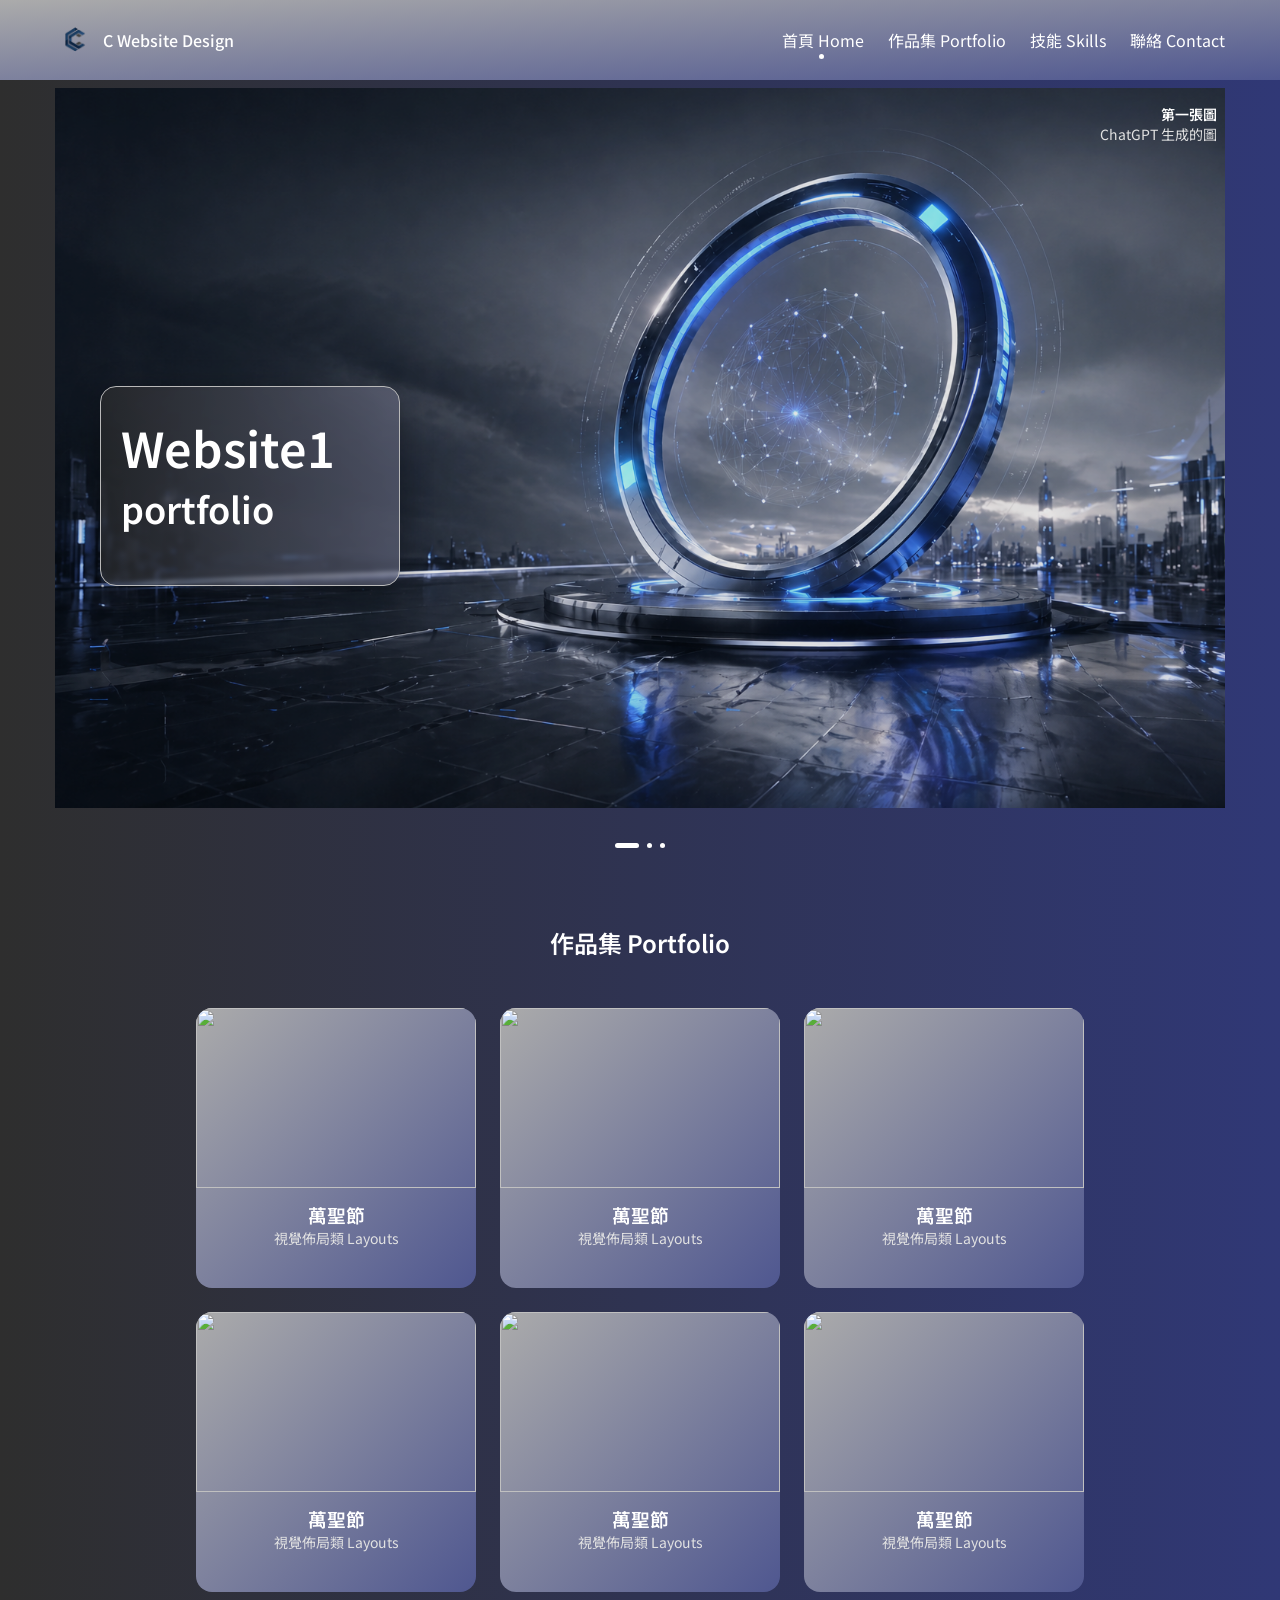
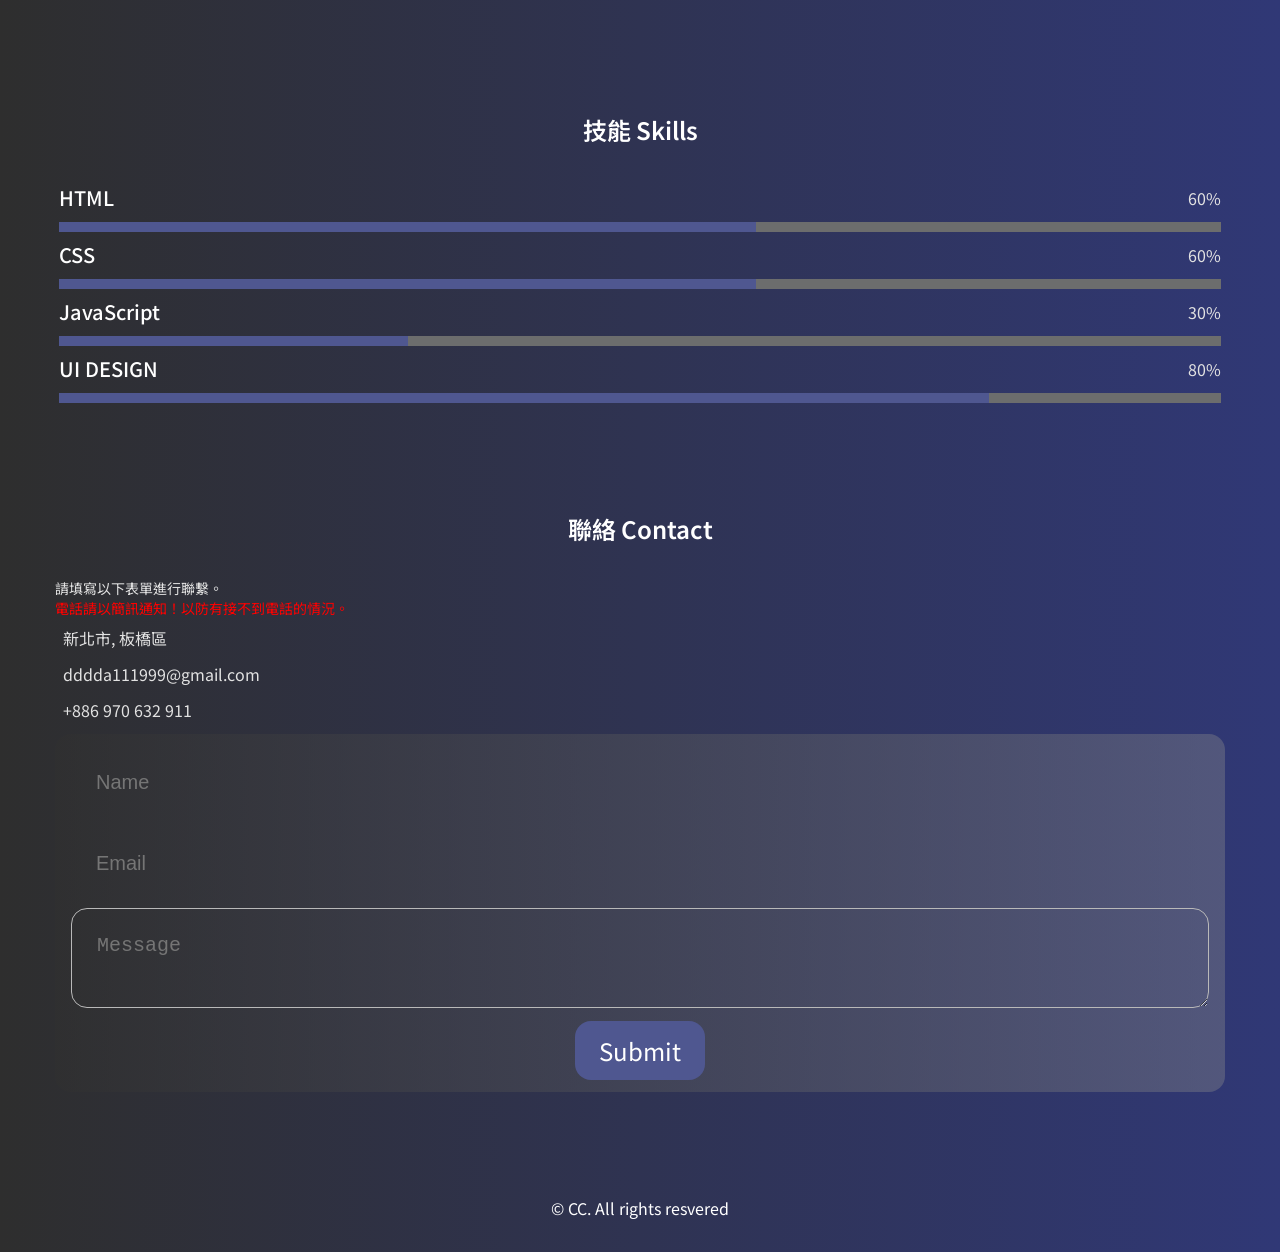
==== 0429_portfolioMS/index.html @ c3404648 "Version 1" ====
<!DOCTYPE html>
<html lang="zh-Hant-TW">
<head>
    <meta charset="UTF-8">
    <meta name="viewport" content="width=device-width, initial-scale=1.0">
    <title>C Website Design</title>
    <!-- =================== FAVICON =================== -->
    <link rel="shortcut icon" href="./assets/images/favicon.png" type="image/x-icon">


    <!-- fontAwsome icon -->
    <link rel="stylesheet" href="https://cdnjs.cloudflare.com/ajax/libs/font-awesome/7.0.1/css/all.min.css" integrity="sha512-2SwdPD6INVrV/lHTZbO2nodKhrnDdJK9/kg2XD1r9uGqPo1cUbujc+IYdlYdEErWNu69gVcYgdxlmVmzTWnetw==" crossorigin="anonymous" referrerpolicy="no-referrer" />

    <!-- =================== SWIPER CSS 連結 =================== -->
    <link rel="stylesheet" href="./assets/css/swiper-bundle.min.css">
    
    <!-- custom css link -->
    <link rel="stylesheet" href="./assets/css/style.css">

    <!-- google font link -->
    <link rel="preconnect" href="https://fonts.googleapis.com">
    <link rel="preconnect" href="https://fonts.gstatic.com" crossorigin>
    <link href="https://fonts.googleapis.com/css2?family=Noto+Sans+TC:wght@100..900&display=swap" rel="stylesheet">
<body>
    <!-- #HEADER -->
    <header class="header" id="header">
        <nav class="nav container">
            <a href="#" class="nav__logo">
                <img src="./assets/images/logo_1.png" alt="C website design" class="nav__logo-img">
                C Website Design
            </a>
            <div class="nav__menu" id="nav-menu">
                <ul class="nav__list">
                    <li class="nav__item">
                        <a href="#home" class="nav__link active-link">首頁 Home</a>
                    </li>
                    <li class="nav__item">
                        <a href="#portfolio" class="nav__link">作品集 Portfolio</a>
                    </li>
                    <li class="nav__item">
                        <a href="#skill" class="nav__link">技能 Skills</a>
                    </li>
                    
                    <a href="#contact" class="button button--contact nav__link">聯絡 Contact</a>
                </ul>

            <div class="nav__close" id="nav-close">
                <i class="fa-solid fa-xmark"></i>
            </div>
            </div>

            <div class="nav__toggle" id="nav-toggle">
                <i class="fa-solid fa-bars-staggered"></i>
            </div>
        </nav>
    </header>



    <main class="main">
        <!-- =================== HOME =================== -->
        <section class="home container" id="home"> <!-- 設定區塊的地方 -->
            <div class="swiper home-swiper"> <!-- 確保一次只會顯示一張的外殼 -->
                
                <div class="swiper-wrapper"> <!-- 所有的投影片（Slides）都會水平地排在這一行 -->
                    
                    <!-- HOME SLIDE 1 -->
                    <section class="swiper-slide">
                        <div class="home__content">
                            <div class="home__group">
                                <img src="./assets/images/network05.jpg" alt="" class="home__img">

                                <div class="home__details-img">
                                    <h4 class="home__details-title">第一張圖</h4>
                                    <span class="home__details-subtitle">ChatGPT 生成的圖</span>
                                </div>

                            </div>

                            <div class="home__data">
                                <h1 class="home__title">Website1</h1>
                                <h3 class="home__subtitle">portfolio</h3>
                            </div>
                        </div>
                    </section>

                    <!-- HOME SLIDE 2 -->
                    <section class="swiper-slide">
                        <div class="home__content">
                            <div class="home__group">
                                <img src="./assets/images/network01.jpg" alt="" class="home__img">
                                <div class="home__indicator"></div>

                                <div class="home__details-img">
                                    <h4 class="home__details-title">第二張圖</h4>
                                    <span class="home__details-subtitle">免費圖庫搜尋的圖</span>
                                </div>

                            </div>

                            <div class="home__data">
                                <h1 class="home__title">Website2</h1>
                                <h3 class="home__subtitle">portfolio</h3>
                            </div>
                        </div>
                    </section>

                    <!-- HOME SLIDE 3 -->
                    <section class="swiper-slide">
                        <div class="home__content">
                            <div class="home__group">
                                <img src="./assets/images/network04.jpg" alt="" class="home__img">
                                <div class="home__indicator"></div>

                                <div class="home__details-img">
                                    <h4 class="home__details-title">第三張圖</h4>
                                    <span class="home__details-subtitle">免費圖庫搜尋的圖</span>
                                </div>

                            </div>

                            <div class="home__data">
                                <h1 class="home__title">Website3</h1>
                                <h3 class="home__subtitle">portfolio</h3>
                            </div>
                        </div>
                    </section>
                </div>
                
                <div class="swiper-pagination"></div>
            </div>
        </section>

        <!-- =================== PORTFOLIO =================== -->
        <section class="section portfolio" id="portfolio">
            <h2 class="section__title">作品集 Portfolio</h2>

            <div class="portfolio__container container grid">
                <div class="portfolio__content">
                    <img src="https://picsum.photos/id/48/200/300" alt="" class="portfolio__img">
                    <h3 class="portfolio__title">萬聖節</h3>
                    <span class="portfolio__subtitle">視覺佈局類 Layouts</span>
                    <a href="" class="button portfolio__button" target="_blank">
                        <i class="fa-solid fa-arrow-right portfolio__icon"></i>
                    </a>
                </div>

                <div class="portfolio__content">
                    <img src="https://picsum.photos/id/48/200/300" alt="" class="portfolio__img">
                    <h3 class="portfolio__title">萬聖節</h3>
                    <span class="portfolio__subtitle">視覺佈局類 Layouts</span>
                    <a href="" class="button portfolio__button" target="_blank">
                        <i class="fa-solid fa-arrow-right portfolio__icon"></i>
                    </a>
                </div>

                <div class="portfolio__content">
                    <img src="https://picsum.photos/id/48/200/300" alt="" class="portfolio__img">
                    <h3 class="portfolio__title">萬聖節</h3>
                    <span class="portfolio__subtitle">視覺佈局類 Layouts</span>
                    <a href="" class="button portfolio__button" target="_blank">
                        <i class="fa-solid fa-arrow-right portfolio__icon"></i>
                    </a>
                </div>

                <div class="portfolio__content">
                    <img src="https://picsum.photos/id/48/200/300" alt="" class="portfolio__img">
                    <h3 class="portfolio__title">萬聖節</h3>
                    <span class="portfolio__subtitle">視覺佈局類 Layouts</span>
                    <a href="" class="button portfolio__button" target="_blank">
                        <i class="fa-solid fa-arrow-right portfolio__icon"></i>
                    </a>
                </div>

                <div class="portfolio__content">
                    <img src="https://picsum.photos/id/48/200/300" alt="" class="portfolio__img">
                    <h3 class="portfolio__title">萬聖節</h3>
                    <span class="portfolio__subtitle">視覺佈局類 Layouts</span>
                    <a href="" class="button portfolio__button" target="_blank">
                        <i class="fa-solid fa-arrow-right portfolio__icon"></i>
                    </a>
                </div>

                <div class="portfolio__content">
                    <img src="https://picsum.photos/id/48/200/300" alt="" class="portfolio__img">
                    <h3 class="portfolio__title">萬聖節</h3>
                    <span class="portfolio__subtitle">視覺佈局類 Layouts</span>
                    <a href="" class="button portfolio__button" target="_blank">
                        <i class="fa-solid fa-arrow-right portfolio__icon"></i>
                    </a>
                </div>
            </div>
        </section>

        <!-- =================== SKILLS =================== -->
        <section class="section skill" id="skill">
            <h2 class="section__title">技能 Skills</h2>

            <div class="skill__container container">
                <ul class="skills-list">

                    <li class="skills-item">
                        <div class="wrapper">
                            <h3 class="skills-title">HTML</h3>
                            <data value="60%" class="skill-value">60%</data>
                        </div>

                        <div class="progress-box">
                            <div class="progress" style="width: 60%;"></div>
                        </div>
                    </li>

                    <li class="skills-item">
                        <div class="wrapper">
                            <h3 class="skills-title">CSS</h3>
                            <data value="60%" class="skill-value">60%</data>
                        </div>

                        <div class="progress-box">
                            <div class="progress" style="width: 60%;"></div>
                        </div>
                    </li>

                    <li class="skills-item">
                        <div class="wrapper">
                            <h3 class="skills-title">JavaScript</h3>
                            <data value="30%" class="skill-value">30%</data>
                        </div>

                        <div class="progress-box">
                            <div class="progress" style="width: 30%;"></div>
                        </div>
                    </li>

                    <li class="skills-item">
                        <div class="wrapper">
                            <h3 class="skills-title">UI DESIGN</h3>
                            <data value="80%" class="skill-value">80%</data>
                        </div>

                        <div class="progress-box">
                            <div class="progress" style="width: 80%;"></div>
                        </div>
                    </li>
                </ul>
            </div>

        </section>

        <!-- =================== CONTACT =================== -->
        <section class="section contact" id="contact">
            <h2 class="section__title">聯絡 Contact</h2>

            <div class="contact__container container">
                <p class="contact__text">請填寫以下表單進行聯繫。<span>電話請以簡訊通知！以防有接不到電話的情況。</span></p>

                <ul class="contact-list">

                    <li class="contact-item">
                        <i class="fa-solid fa-location-dot contact-icon"></i>

                        <address class="contact__link">
                            新北市, 板橋區
                        </address>
                    </li>

                    <li class="contact-item">
                        <i class="fa-solid fa-envelope contact-icon"></i>

                        <a href="mailto:dddda111999@gmail.com" class="contact__link">dddda111999@gmail.com</a>
                    </li>

                    <li class="contact-item">
                        <i class="fa-solid fa-phone contact-icon"></i>

                        <a href="tel:+886970632911" class="contact__link">+886 970 632 911</a>
                    </li>
                </ul>
            </div>

            <form action="" class="contact__form container">

                <input type="text" name="name" placeholder="Name" aria-label="name" class="contact__input" required>

                <input type="email" name="email_address" placeholder="Email" aria-label="email" class="contact__input" required>

                <textarea type="message" name="message" placeholder="Message" aria-label="message" class="contact__input" required></textarea>

                <button type="submit" class="submit_btn">
                    <span class="contact_submit">Submit</span>
                </button>

                <p class="form__warning">⚠️ 此表單為裝飾用，無任何實際功能，無法讀取任何資料。</p>

            </form>
        </section>
    </main>



    <footer class="footer section">
        <div class="container">
            <span class="footer__copy">&#169; CC. All rights resvered</span>
        </div>
    </footer>
</body>
</html>
<!-- =================== SWIPER JS =================== -->
    <script src="./assets/js/swiper-bundle.min.js"></script>

<!-- =================== MAiN JS =================== -->
<script src="./assets/js/main.js"></script>
---- 0429_portfolioMS/assets/css/style.css ----
/*-----------------------------------*\
    #style.css
\*-----------------------------------*/

/*-----------------------------------*\
    #CUSTOM PROERTY
\*-----------------------------------*/

:root{
    --header-height: 3.5rem;

    /* =============== Colors =============== */
    --white-color: rgb(255, 255, 255);
    --text-color:rgb(226, 226, 226);
    --light-gray: rgb(185, 185, 185);
    --light-gray2: rgb(108, 109, 109);
    --dark-gray: rgb(55, 55, 55);
    --blue-color: rgb(79, 87, 144);
    --body-color: linear-gradient(90deg, rgb(46, 46, 46) 0%, rgb(48, 56, 118) 100%);
    --container-color: linear-gradient(to bottom right, rgb(171, 171, 171) 0%, rgb(79, 87, 144) 100%) no-repeat;
    --type-color: linear-gradient(90deg, rgb(48, 48, 48, 0.6) 0%, rgb(105, 108, 130, 0.6) 100%);


    /* =============== Font and typography =============== */
    --body-font:  "Noto Sans TC", sans-serif;
    --biggest-font-size: 2rem;
    --h1-font-size: 1.5rem;
    --h2-font-size: 1.24rem;
    --h3-font-size: 1rem;
    --normal-font-size: .938rem;
    --small-font-size: .813rem;
    --smaller-font-size: .75rem;

    /* =============== Font weight =============== */
    --font-medium: 500;
    --font-semi-bold: 600;
    --font-black: 900;

    /* =============== Margenes Bottom =============== */
    --mb-0-25: .25rem;
    --mb-0-5: .5rem;
    --mb-0-75: .75rem;
    --mb-1: 1rem;
    --mb-1-5: 1.5rem;
    --mb-2: 2rem;
    --mb-2-5: 2.5rem;

    /* =============== z index =============== */
    --z-tooltip: 10;
    --z-fixed: 100;
}

/* =============== Responsive typography =============== */
@media screen and (min-width: 992px){
    :root{
        --biggest-font-size: 4rem;
        --h1-font-size: 2.25rem;
        --h2-font-size: 1.5rem;
        --h3-font-size: 1.25rem;
        --normal-font-size: 1rem;
        --small-font-size: .875rem;
        --smaller-font-size: .813rem;
    }
}


/* ============== BASE ============== */
*{
    box-sizing: border-box;
    padding: 0;
    margin: 0;
}

html{
    scroll-behavior: smooth; /* 捲動效果 */
}

body {
    margin: var(--header-height) 0 0 0;
    font-family: var(--body-font);
    font-size: var(--normal-font-size);
    background: var(--body-color);
}

h1,h2,h3,h4 {
    color: var(--white-color);
    font-weight: var(--font-semi-bold);
}

ul {
    list-style: none;
}

a {
    text-decoration: none;
}

img {
    max-width: 100%;
    height: auto;
    bottom: 0;
}

button,
input {
    border: none;
    outline: none;
}

button {
    cursor: pointer;
    font-family: var(--body-font);
    font-size: var(--normal-font-size);
}

/* =============== REUSABLE CSS CLASSES =============== */
.section {
    padding: 4.5rem 0 2rem; /* 讓上面多留一點空間，往下滑的時候每個區塊中間是4.5tem+2rem 最下面是2rem 不會空太多 */
}

.section__title {
    font-size: var(--h2-font-size);
    margin-bottom: var(--mb-2);
    text-align: center;
}

/* =============== LAYOUT =============== */
.container {
    max-width: 968px; /* 只要螢幕小於 968px，你就長得跟螢幕一樣寬。 */
    /* margin-inline: var(--mb-1-5);  */
    margin-inline: var(--mb-1-5); 
}

.grid {
    display: grid;
}

main {
    overflow: hidden; /* 當製作動畫時有些超過邊界的東西會被隱藏 */
}

/* =============== HEADER =============== */
.header {
    width: 100%; /* 因為沒設定高度所以還不會顯示區域 */
    background: var(--container-color); /* background-color不吃漸層 */
    position: fixed;
    top: 0;
    left: 0;
    z-index: var(--z-fixed);
}

/* =============== NAV =============== */
.nav {
    height: var(--header-height);
    display: flex;
    justify-content: space-between;
    align-items: center;
}

.nav__logo {
    display: flex;
    font-weight: var(--font-medium);
    align-items: center;
    column-gap: .5rem;
}

.nav__logo-img {
    width: 2.5rem;
}

.nav__toggle {
    font-size: 1.25rem;
    cursor: pointer;
}

.nav__logo,
.nav__link,
.nav__toggle,
.nav__close {
    color: var(--white-color);
}

/* 在平板以下的狀態下 nav__manu開啟後的顯示樣式設定 */
@media (max-width: 767px) {
    .nav__menu {
        position: fixed;
        width: 100%;
        background: var(--container-color);
        top: -100%;
        left: 0; /* 讓左上角貼齊 */
        padding: 3.5rem 0 3rem;
        transition: .4s; /* 打開時的動畫 */
        z-index: var(--z-fixed);
        border-radius: 0 0 1.5rem 1.5rem;
    }
}

.nav__close {
    font-size: 1.23rem;
    position: absolute;
    top: 0.8rem;
    right: 1.55rem;
}

.nav__list {
    display: flex;
    flex-direction: column;
    align-items: center;
    row-gap: .5rem;
    font-weight: var(--font-black);
}

.nav__link {
    /* display: block; */
    text-transform: uppercase;
    transform: scale(1.5rem);
    transition: .4s; /* link上的動畫 */
}

.nav__link:hover {
    font-size: var(--h2-font-size);
}

.button {
    color: var(--white-color);
}

/* Show menu */
.show-menu {
    top: 0;
}

/* 每次點擊選單旁邊都會出現的小圓點 */
.active-link {
    position: relative;
}

.active-link::before {
    content: '';
    position: absolute;
    bottom: -.45rem;
    left: 45%;
    /* 設定圓點的大小跟顏色 */
    width: 5px;
    height: 5px;
    background-color: var(--white-color);
    border-radius: 50%;
}




/* =============== HOME =============== */
/* .home__content {
    row-gap: 1rem;
} */

.home__group {
    position: relative;
    padding-top: 2rem;
}

.home__img {
    width: 100%;
    height: 240px;
    object-fit: cover;
    justify-self: center;
    filter: brightness(0.9);
}

.home__details-img {
    position: absolute;
    top: 3rem;
    right: .5rem;
}

.home__details-title,
.home__details-subtitle {
    display: block;
    font-size: var(--small-font-size);
    text-align: right;
}

.home__details-subtitle {
    color: var(--text-color);
}

.home__data{
    padding: 10px;
}

.home__title {
    font-size: 48px;
}

.home__subtitle {
    font-size: 36px;
}

/* Swiper Class */
.swiper-pagination {
    position: initial; /* 還原預設 */
    margin-top: var(--mb-1);
}

.swiper-pagination-bullet {
    width: 5px;
    height: 5px;
    background-color: var(--white-color) ;
    opacity: 1;
    display: inline-block;
}

.swiper-pagination-horizontal .swiper-pagination-bullet{
    margin: 0.5rem;
    /* 當 pagination 是橫向時，裡面的每顆點點加間距 */
}

.swiper-pagination-bullet-active{
    width: 1.5rem;
    height: 5px;
    border-radius: .5rem;
}


/* =============== PORTFOLIO =============== */
.portfolio__container {
    /* max-width: 280px; 會限制整個欄位的寬度 */
    padding: 1rem;
    grid-template-columns: repeat(auto-fit,minmax(200px, 280px));
    /* 我要把容器切成幾欄？每欄多寬？ */
    gap: 1.5rem;
}

.portfolio__content {
    background: var(--container-color);
    border-radius: 1rem;
    padding: 0 0 1rem 0;
    text-align: center;
    overflow: hidden;
}

.portfolio__img {
    width: 100%;
    height: 180px;
    transition: .3s;
}

.portfolio__title {
    margin-top: var(--mb-0-5);
}

.portfolio__subtitle {
    color: var(--text-color);
    display: block;
    font-size: var(--small-font-size);
}

a.portfolio__button{
    display: inline-block;
    color: var(--light-gray); 
}

a.portfolio__button:hover {
    transform: scale(1.2);
    color: var(--white-color);
}

.portfolio__content:hover .portfolio__img {
    transform: scale(1.1);
}

.portfolio__content:hover {
    box-shadow: 0 0 20px rgba(255, 255, 255, 0.6);
}


/* =============== SKILLS =============== */

.skills-item {
    padding: var(--mb-0-25);
}

.skills-item .wrapper {
    display: flex;
    justify-content: space-between;
    align-items: center;
    color: var(--text-color);
    margin-block-end: 10px;
}

.skills-title {
    font-size: var(--h3-font-size);
    font-weight: var(--font-medium);
}

.progress-box {
    width: 100%;
    height: 10px;
    background-color: var(--light-gray2);
}

.progress {
    height: 10px;
    background-color: var(--blue-color);
}


/* =============== CONTACT =============== */
.contact__text {
    color: var(--text-color);
    font-size: var(--small-font-size);
    margin-block-end: var(--mb-0-5);
}

.contact__text span {
    display: block;    
    color: red;
}

.contact-list {
    color: var(--text-color);
}

.contact-item {
    margin-block-end: var(--mb-0-75);
    display: flex;
    align-items: center;
}

.contact__link {
    display: inline-block;
    font-style: normal;
    color: var(--text-color);
}

.contact-icon {
    margin-inline-end: var(--mb-0-5);
    font-size: var(--h3-font-size);
}

.contact__form {
    background: var(--type-color);
    border-radius: 1rem;
    padding-inline: var(--mb-1);
    padding-block: var(--mb-0-75);
}

.contact__input {
    width: 100%;
    align-items: center;
    font-size: var(--h3-font-size);
    background-color: transparent;
    margin-block-end: var(--mb-0-5);
    padding: 25px;
    border-radius: 1rem;
    color: var(--white-color);
}

.contact__input:focus {
    outline: none; /* 被選取到時會有藍色外框線 */
    background: transparent;
    color: var(--white-color);
    box-shadow: 
    -10px 0 15px var(--blue-color),
    10px 0 15px var(--white-color);
}

textarea {
    border: 1px solid var(--light-gray);
    width: 100%;
    height: 100px;
}

.submit_btn {
    background-color: var(--blue-color);
    border-radius: 1rem;
    font-size: var(--h2-font-size);
    color: white;
    display: block;
    margin: 0 auto ;
    padding: var(--mb-0-75) var(--mb-1-5);
}

.submit_btn:hover {
    background-color: var(--white-color);
    color: var(--blue-color);
}

.form__warning {
    color: red;
    margin-block-start: var(--mb-0-5);
    display: none;
}

/* =============== FOOTER =============== */
.footer__copy {
    display: flex;
    justify-content: center;
    color: var(--white-color);
}




@media (min-width: 320px){
    .container {
        margin-inline: var(--mb-1);
    }

/* =============== HOME =============== */
    .home__img {
        height: 200px;
    }

/* =============== PORTFOLIO =============== */
    .portfolio__container {
        justify-content: center;
        grid-template-columns: repeat(auto-fit,minmax(200px, 280px));
        /* 我要把容器切成幾欄？每欄多寬？ */
        gap: 1.5rem;
        }

}


@media (min-width: 430px) {
    .container {
        margin-inline: var(--mb-1-5);
    }

/* =============== HOME =============== */
    .home__img {
        height: 250px;
    }

/* =============== PORTFOLIO =============== */
.portfolio__container {
    justify-content: center;
    grid-template-columns: repeat(auto-fit, minmax(200px, 280px));
    /* 我要把容器切成幾欄？每欄多寬？ */
    gap: 1.5rem;
    }
}




@media (min-width: 767px){
    .container {
        margin-inline: var(--mb-1-5);
    }

/* =============== HOME =============== */
    .home__content {
    display: grid;
    }
    /* grid-area: row-start / column-start / row-end / column-end; */
    .home__group,
    .home__data {
        grid-area: 1 / 1;
    }

    .home__img {
        width: 100%;
        height: 550px;
    }
    
    /* =============== NAV =============== */
        .nav {
            height: calc(var(--header-height) + 1.5rem);
        }
    
        .nav__close,
        .nav__toggle {
            display: none;
        }
    
        .nav__list {
            /* 讓原本的flex橫排呈現 */
            flex-direction: row;
            column-gap: 1.5rem;
        }
    
        .nav__link {
            text-transform: initial; /* 原本是大寫 */
            font-weight: initial;
        }

    .home__data {
        z-index: var(--z-fixed);
        width: 300px;
        height: 200px;
        padding: 25px 20px;
        background: var(--type-color) ;
        border: 1px solid var(--light-gray);
        border-radius: 16px;
        /* transform: translate(X 水平, Y 垂直); */
        transform: translate(45px, 330px);
        backdrop-filter: blur(2px); /* 毛玻璃關鍵 */
        -webkit-backdrop-filter: blur(2px); /* Safari 支援 */
        /* 陰影（浮起來） */
        box-shadow: 0 8px 32px rgba(0, 0, 0, 0.3);
    }

}


@media (min-width: 1010px){
    .container {
        max-width: 1170px;
        width: calc(100% - 3rem);
        margin-inline: auto;
    }


/* =============== HOME =============== */
    .home__img {
        height: 80vh;
    }

}
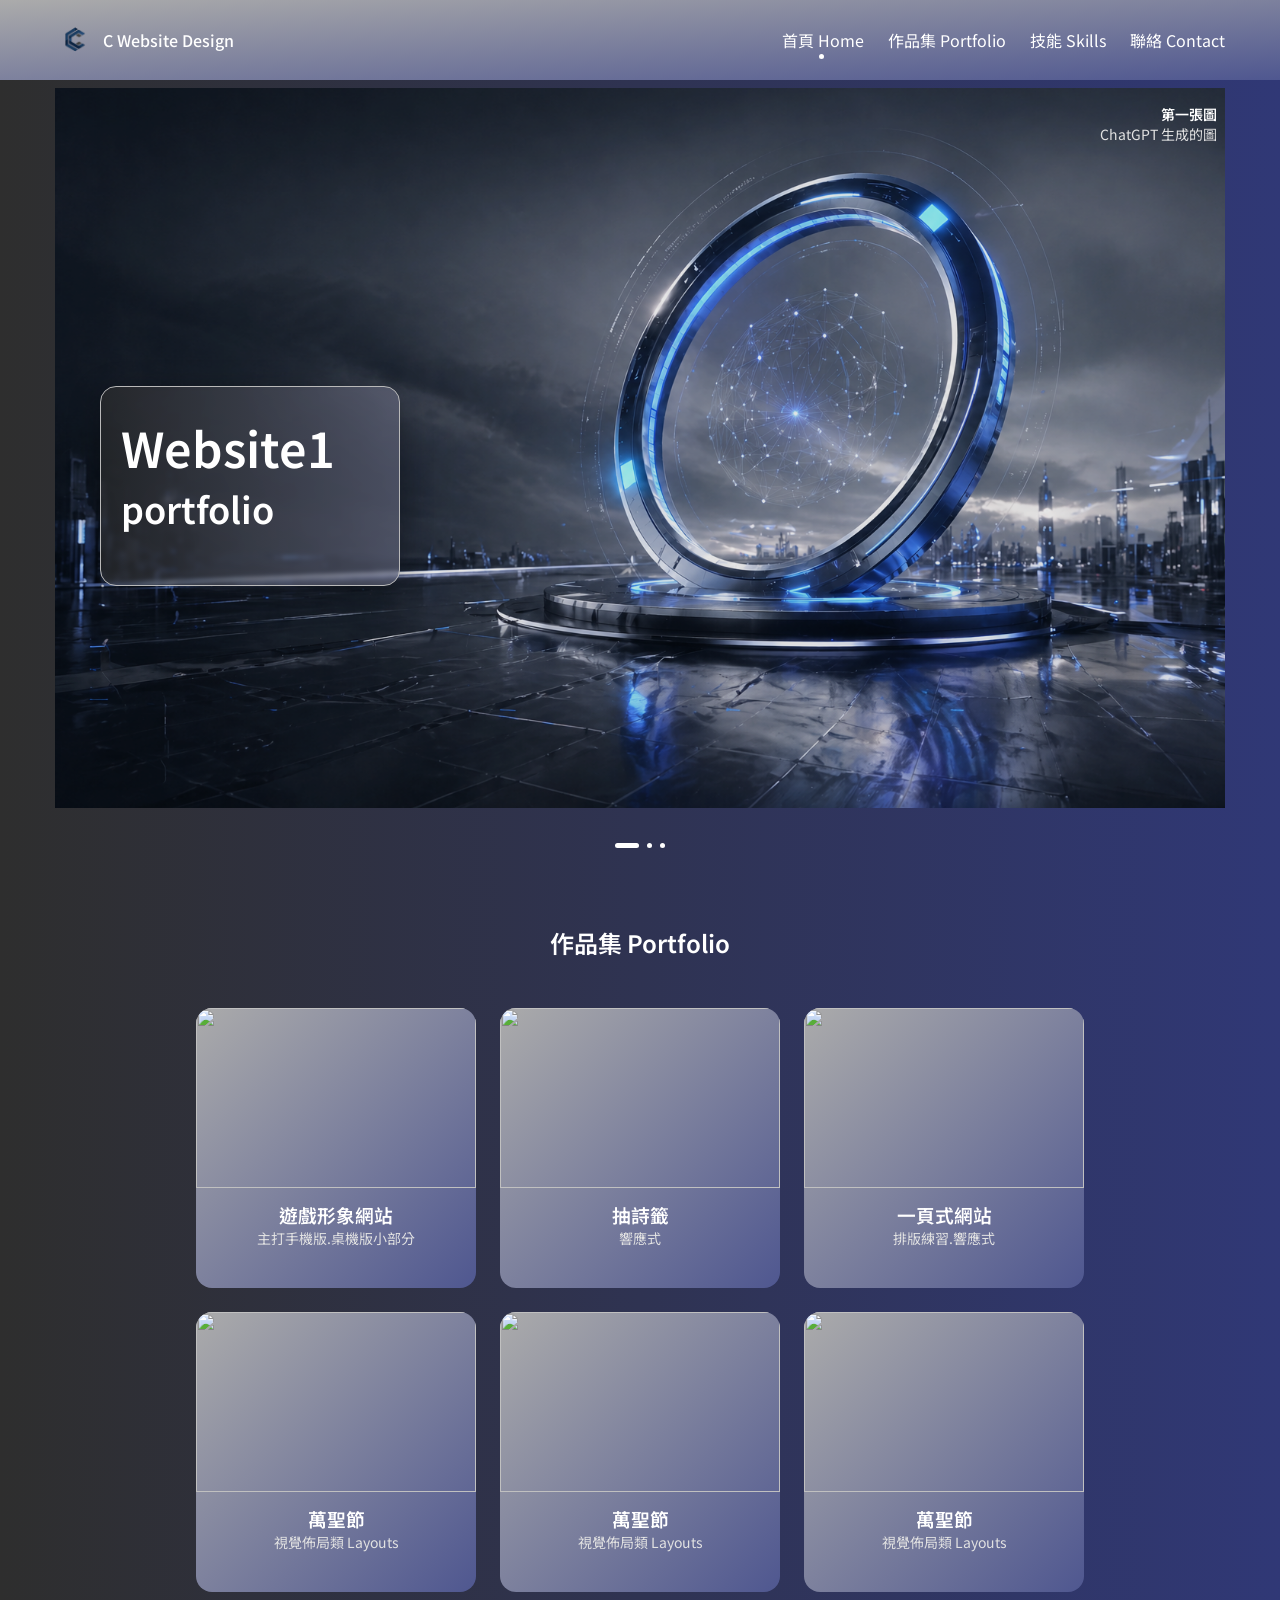
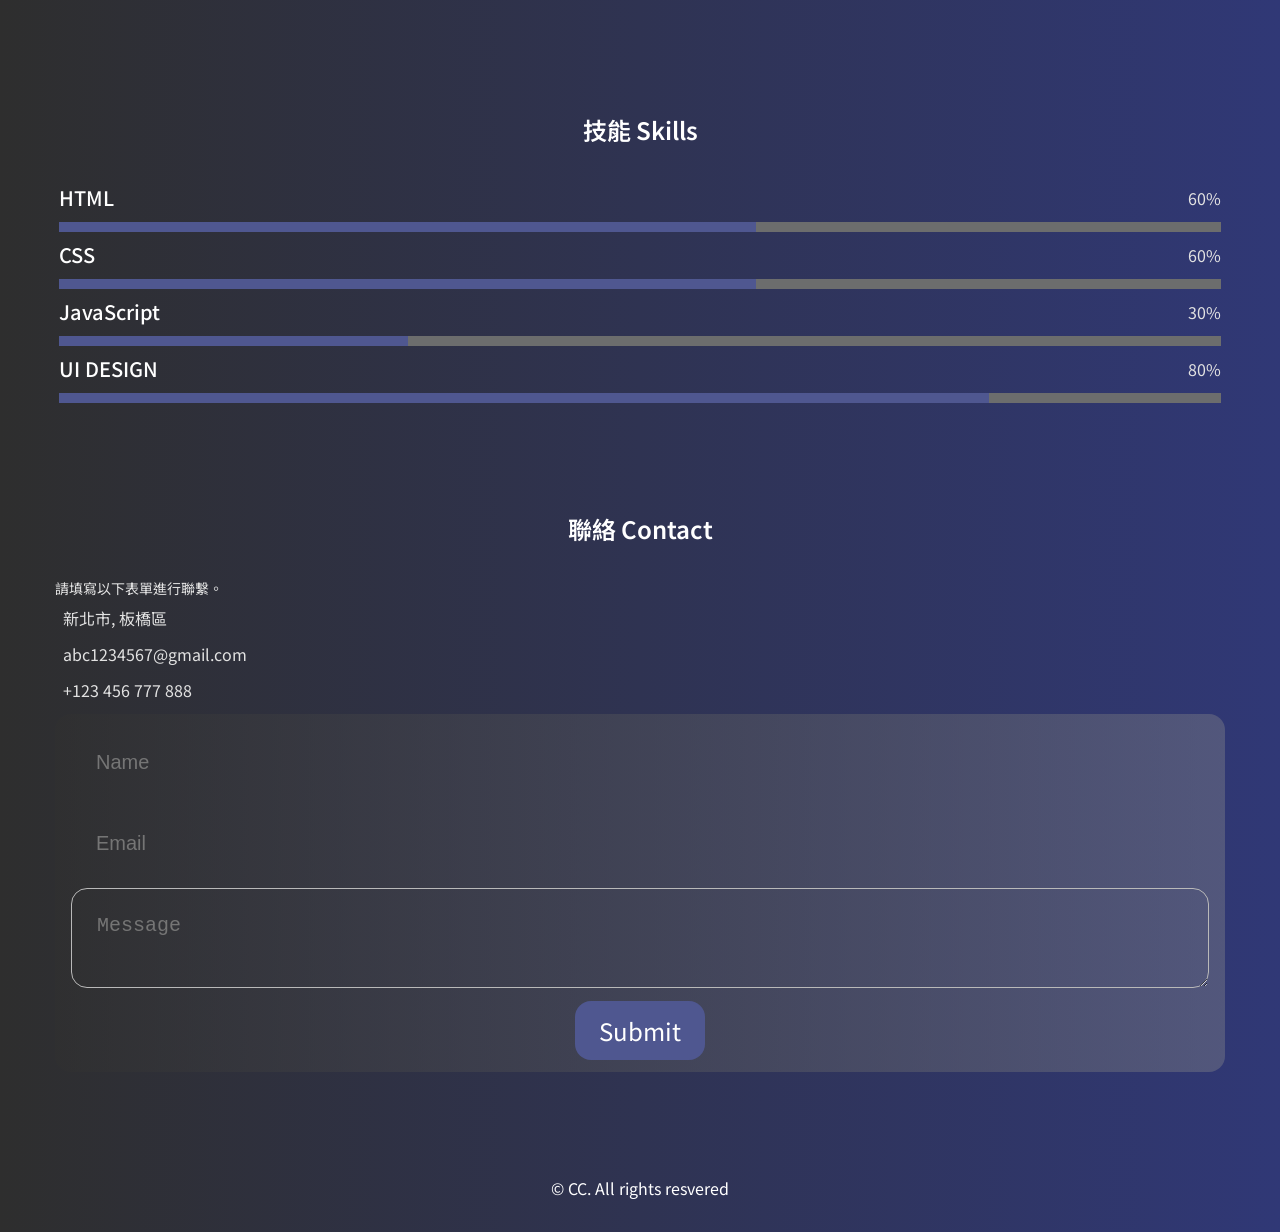
==== commit 41f1d142: "Add files via upload" ====
--- a/0429_portfolioMS/index.html
+++ b/0429_portfolioMS/index.html
@@ -21,6 +21,7 @@
     <link rel="preconnect" href="https://fonts.googleapis.com">
     <link rel="preconnect" href="https://fonts.gstatic.com" crossorigin>
     <link href="https://fonts.googleapis.com/css2?family=Noto+Sans+TC:wght@100..900&display=swap" rel="stylesheet">
+</head>
 <body>
     <!-- #HEADER -->
     <header class="header" id="header">
@@ -44,9 +45,9 @@
                     <a href="#contact" class="button button--contact nav__link">聯絡 Contact</a>
                 </ul>
 
-            <div class="nav__close" id="nav-close">
-                <i class="fa-solid fa-xmark"></i>
-            </div>
+                <div class="nav__close" id="nav-close">
+                    <i class="fa-solid fa-xmark"></i>
+                </div>
             </div>
 
             <div class="nav__toggle" id="nav-toggle">
@@ -138,27 +139,27 @@
             <div class="portfolio__container container grid">
                 <div class="portfolio__content">
                     <img src="https://picsum.photos/id/48/200/300" alt="" class="portfolio__img">
-                    <h3 class="portfolio__title">萬聖節</h3>
-                    <span class="portfolio__subtitle">視覺佈局類 Layouts</span>
-                    <a href="" class="button portfolio__button" target="_blank">
-                        <i class="fa-solid fa-arrow-right portfolio__icon"></i>
-                    </a>
-                </div>
-
-                <div class="portfolio__content">
-                    <img src="https://picsum.photos/id/48/200/300" alt="" class="portfolio__img">
-                    <h3 class="portfolio__title">萬聖節</h3>
-                    <span class="portfolio__subtitle">視覺佈局類 Layouts</span>
-                    <a href="" class="button portfolio__button" target="_blank">
-                        <i class="fa-solid fa-arrow-right portfolio__icon"></i>
-                    </a>
-                </div>
-
-                <div class="portfolio__content">
-                    <img src="https://picsum.photos/id/48/200/300" alt="" class="portfolio__img">
-                    <h3 class="portfolio__title">萬聖節</h3>
-                    <span class="portfolio__subtitle">視覺佈局類 Layouts</span>
-                    <a href="" class="button portfolio__button" target="_blank">
+                    <h3 class="portfolio__title">遊戲形象網站</h3>
+                    <span class="portfolio__subtitle">主打手機版.桌機版小部分</span>
+                    <a href="https://dddda111999-byte.github.io/Practice-Portfolio/0530_gameProductMS/index.html" class="button portfolio__button" target="_blank">
+                        <i class="fa-solid fa-arrow-right portfolio__icon"></i>
+                    </a>
+                </div>
+
+                <div class="portfolio__content">
+                    <img src="https://picsum.photos/id/48/200/300" alt="" class="portfolio__img">
+                    <h3 class="portfolio__title">抽詩籤</h3>
+                    <span class="portfolio__subtitle">響應式</span>
+                    <a href="https://dddda111999-byte.github.io/Practice-Portfolio/20260206_project_destiny/index.html" class="button portfolio__button" target="_blank">
+                        <i class="fa-solid fa-arrow-right portfolio__icon"></i>
+                    </a>
+                </div>
+
+                <div class="portfolio__content">
+                    <img src="https://picsum.photos/id/48/200/300" alt="" class="portfolio__img">
+                    <h3 class="portfolio__title">一頁式網站</h3>
+                    <span class="portfolio__subtitle">排版練習.響應式</span>
+                    <a href="https://dddda111999-byte.github.io/Practice-Portfolio/20260123_1page/futa_restaurant_website.html" class="button portfolio__button" target="_blank">
                         <i class="fa-solid fa-arrow-right portfolio__icon"></i>
                     </a>
                 </div>
@@ -252,7 +253,7 @@
             <h2 class="section__title">聯絡 Contact</h2>
 
             <div class="contact__container container">
-                <p class="contact__text">請填寫以下表單進行聯繫。<span>電話請以簡訊通知！以防有接不到電話的情況。</span></p>
+                <p class="contact__text">請填寫以下表單進行聯繫。</p>
 
                 <ul class="contact-list">
 
@@ -267,13 +268,13 @@
                     <li class="contact-item">
                         <i class="fa-solid fa-envelope contact-icon"></i>
 
-                        <a href="mailto:dddda111999@gmail.com" class="contact__link">dddda111999@gmail.com</a>
+                        <a href="mailto:abc1234567@gmail.com" class="contact__link">abc1234567@gmail.com</a>
                     </li>
 
                     <li class="contact-item">
                         <i class="fa-solid fa-phone contact-icon"></i>
 
-                        <a href="tel:+886970632911" class="contact__link">+886 970 632 911</a>
+                        <a href="tel:+123456777888" class="contact__link">+123 456 777 888</a>
                     </li>
                 </ul>
             </div>
--- a/0429_portfolioMS/assets/css/style.css
+++ b/0429_portfolioMS/assets/css/style.css
@@ -211,7 +211,7 @@
 }
 
 .nav__link {
-    /* display: block; */
+    display: block;
     text-transform: uppercase;
     transform: scale(1.5rem);
     transition: .4s; /* link上的動畫 */
@@ -413,10 +413,7 @@
     margin-block-end: var(--mb-0-5);
 }
 
-.contact__text span {
-    display: block;    
-    color: red;
-}
+
 
 .contact-list {
     color: var(--text-color);
